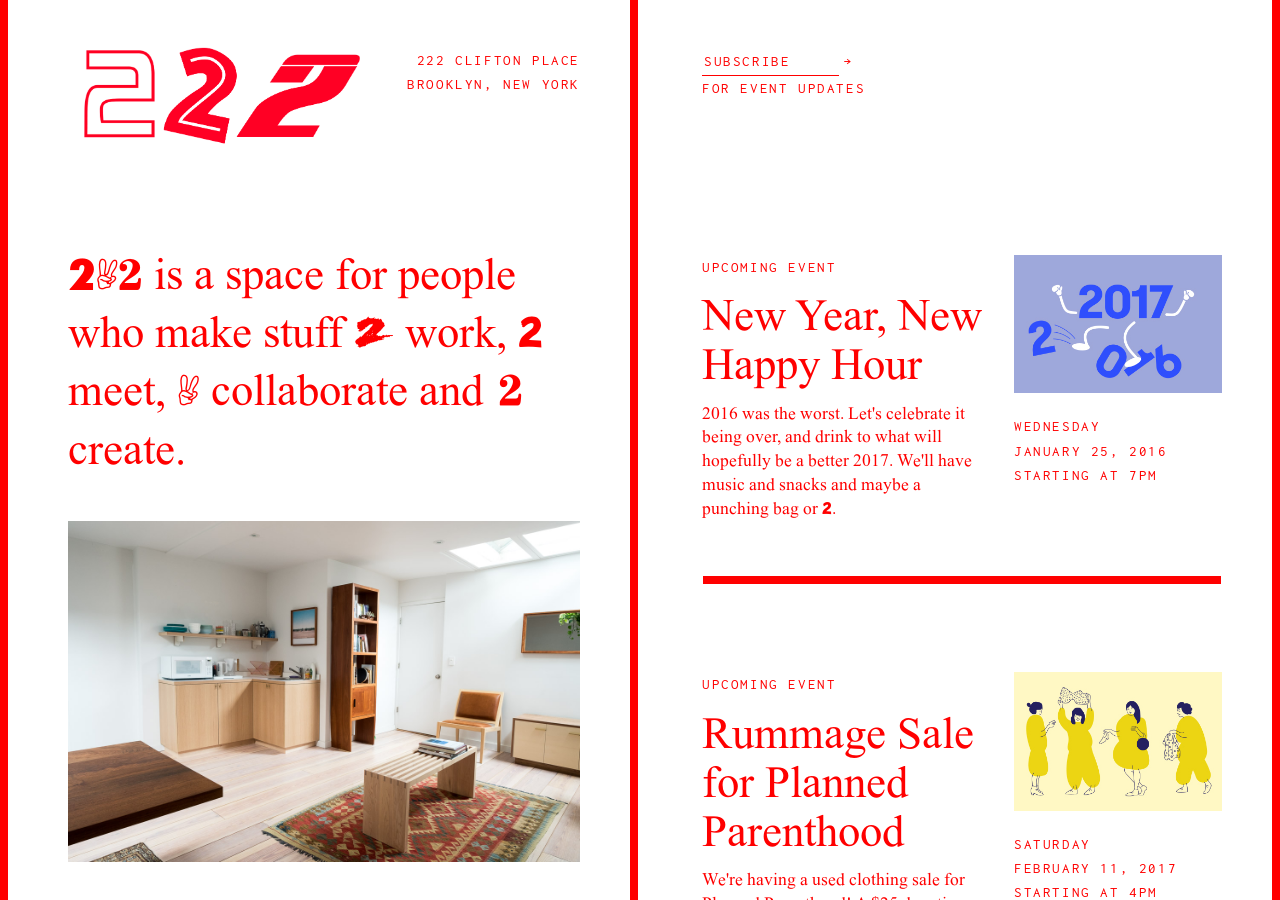
==== index.html @ 06b5dbc2 "undo blah blah" ====
<!DOCTYPE html>
  <html lang="en">
  <head>

    <!-- Basic Page Needs
    –––––––––––––––––––––––––––––––––––––––––––––––––– -->
    <meta charset="utf-8">
    <title>222 Clifton Place</title>
    <meta name="description" content="">
    <meta name="author" content="">

    <!-- Mobile Specific Metas
    –––––––––––––––––––––––––––––––––––––––––––––––––– -->
    <meta name="viewport" content="width=device-width, initial-scale=1">

    <!-- FONT
    –––––––––––––––––––––––––––––––––––––––––––––––––– -->
    <link href="//fonts.googleapis.com/css?family=Raleway:400,300,600" rel="stylesheet" type="text/css">
    <link href="https://fonts.googleapis.com/css?family=Inconsolata" rel="stylesheet">

    <!-- CSS
    –––––––––––––––––––––––––––––––––––––––––––––––––– -->
    <link rel="stylesheet" href="css/test.css">

    <!-- Favicon
    –––––––––––––––––––––––––––––––––––––––––––––––––– -->
    <link rel="icon" type="image/png" href="images/favicon.png">

    <link href="//cdn-images.mailchimp.com/embedcode/horizontal-slim-10_7.css" rel="stylesheet" type="text/css">
    <style type="text/css">

    </style>


  </head>
  <body>


 <!-- Left Panel
  –––––––––––––––––––––––––––––––––––––––––––––––––– -->    
    <div id="left-panel" class="nano">
      <div class="outer-scroll nano-content" tabindex="0"> 
        <div class="inner-scroll" style="height: 100%;"> 
          <div class="transform-panel"> 
           <div class="inner-text">
            <div class="text" > 
              <img src="images/222logo.gif" style="width:300px;">
              <div id="address">
                <div id="smalltext">222 Clifton Place<br>Brooklyn, New York</div>
              </div>



              <section class="text white-panel" style="margin-top:80px;"> 

                <p>&#x0174 is a space for people who make stuff &#x1E40 work, &#x1EB4 meet, &#x1EAE collaborate and &#x1EB6 create. </p>

                <img class="Slides" src="images/Slide1.jpg" style="width:100%">
                <img class="Slides" src="images/Slide2.jpg" style="width:100%">
                <img class="Slides" src="images/Slide3.jpg" style="width:100%">

                <p><br>We have a small number of desks for rent, and also host events such as lectures, movie screenings, and workshops &#x1E3E. 
                  If you’re interested in renting a desk, using the space for an event, or &#x1EB2 make an appointment Ɯ see it for yourself, please send an introduction email &#x01CD <span id="email"><a href="mailto:info@twotwentytwo.co" target="_top">info@twotwentytwo.co</a></span>
                  <br><br>
                  <span id="smalltext">current residents</span> <br>
                  <span id="studiomates"><a href="http://landl.us" target="_blank">L+L</a>
                    <span id="studiomates"><a href="http://stillmade.com" target="_blank">Stillmade</a>
                      <span id="studiomates"><a href="http://maisonpapercut.com" target="_blank">Maison Papercut</a>
                        <span id="studiomates"><a href="http://feliciehaymoz.com" target="_blank">Felicie Haymoz</a>
                        </span>
                      </p>



                    </div>
                  </div>
                </div>
              </div>
            </div>
            <div class="nano-pane" style="width: 0px; display: block;"><div class="nano-slider" style="height: 10px; transform: translate(0px, 0px);"></div></div>
          </div>

          <div class="mobileShow">
            <hr noshade></hr></div>


 <!-- Right Panel
  –––––––––––––––––––––––––––––––––––––––––––––––––– -->    
            <div id="right-panel" class="nano">
              <div class="outer-scroll nano-content" tabindex="0"> 
                <div class="inner-scroll" style="height: 100%;"> 
                  <div class="transform-panel" > 
                    <div class="inner-text">
                     <div class="text" > 


 <!-- Subscribe
  –––––––––––––––––––––––––––––––––––––––––––––––––– -->    
                      <div id="smalltext"> 

                       <form action="//landl.us14.list-manage.com/subscribe/post?u=f8e9a75e9006d62a2e29ec972&amp;id=3f71c3a1ae" method="POST" action="subcribe.php" class="subscribe-form" target="_blank" required>
                        <input type="email" value="" name="EMAIL" class="subscribe-input" id="subscribe-input" placeholder="Subscribe" required>


                        <input type="submit" value="&#8594;" name="subscribe" id="subscribe-submit" class="subscribe-submit">
                        <br>for event updates </div>
                      </form>
                    </div>


 <!-- Events
  –––––––––––––––––––––––––––––––––––––––––––––––––– -->    
                    <div id="hangline">
                      <div id="event-left"> 
                        <div id="smalltext" >Upcoming Event</div> 
                        <p style="line-height:1.1em;">New Year, New Happy Hour</p> 
                        <div id="eventinfo">2016 was the worst. Let's celebrate it being over, and drink to what will hopefully be a better 2017. We'll have  music and snacks and maybe a punching bag or &#x1EB4.</div> 

                      </div>

                      <div id="event-right">
                        <img src="images/2017.jpg" style="width:100%">
                        <div id="date" >Wednesday <br>January 25, 2016<br> starting at 7pm</div>

                      </div>
                    </div>

                    <hr noshade></hr>

                    <div id="event-left"> 
                      <div id="smalltext" >Upcoming Event</div> 
                      <p style="line-height:1.1em;">Rummage Sale for Planned Parenthood</p> 
                      <div id="eventinfo">We're having a used clothing sale for Planned Parenthood! A $25 donation gets you your pick of three gently used pieces of clothing or accessories. We'll also have drinks and sweets. All proceeds go &#x1E40  Planned Parenthood. If you have clothes, accessories, or something else &#x1EB6 donate, please get in touch.
                      </div> 

                    </div>

                    <div id="event-right">
                      <img src="images/rummage.jpg" style="width:100%">
                    <div id="date" >Saturday <br>February 11, 2017<br> starting at 4pm</div>

                    </div>


                    <hr noshade></hr>

                    <div id="event-left"> 
                      <div id="smalltext" >Past Event</div> 
                      <p style="line-height:1.1em;">After Hours 1</p> 
                      <div id="eventinfo">After hours is an occasional salon series dedicated &#x1EB2 critical reflection on contemporary design practice. It is a space for discussing, questioning, philosophizing, sharing, supporting, reframing, stepping back and looking forward. Sessions are committed &#x01CD diverse forms and far and wide-ranging ideas, in response &#x1EB4 the constantly-shifting landscape of contemporary practice.</div> 

                    </div>

                    <div id="event-right">
                      <img src="images/AfterHours.gif" style="width:100%">
                      <div id="date" >Wednesday <br>May 11, 2016<br> starting at 7:30pm</div>

                    </div>



                    <hr noshade></hr>

                    <div id="event-left">  
                      <div id="smalltext" >Past Event</div> 
                      <p style="line-height:1.2em;">L+L and Stillmade Happy Hour</p>
                      <div id="eventinfo" >Join us for happy hour. We'll have drinks, music, snacks, fun, and maybe the olympics streaming!</div> 

                    </div>

                    <div id="event-right">
                      <img src="images/HappyHour.jpg" style="width:100%">
                      <div id="date" >Thursday <br>August 11, 2016 <br> starting at 7pm</div>

                    </div>



                    <hr noshade></hr>



                    <div id="event-left">  
                      <div id="smalltext" >Past Event</div> 
                      <p style="line-height:1em;">Holiday Market</p>
                      <div id="eventinfo">A selection of beautiful handcrafted furniture, products, ceramics, plants, textiles, photography, prints etc etc etc! for sale, and all made by small, local companies like <a href="http://www.studiocofield.com/" target="_blank">Cofield</a>, <a href="http://bowernyc.com/" target="_blank">Bower</a>, <a href="http://fortstandard.com/" target="_blank">Fort Standard</a>, <a href="http://www.handatextiles.com/" target="_blank">Handa Textiles</a>, <a href="http://www.studioproba.com/" target="_blank">Studio Proba</a>, <a href="http://emily-johnston.com/" target="_blank">Emily Johnston</a>, and <a href="http://www.turowceramics.com/" target="_blank">Gabe Turow</a>! Also, snacks and drinks!</div> 

                    </div>

                    <div id="event-right">
                      <img src="images/HolidayMarket.jpg" style="width:100%">
                      <div id="date" >Saturday <br>December 5, 2015 <br> Starting at 11am</div>
                    </div>




                  </div>
                </div>
              </div>
            </div>
          </div>
          <div class="nano-pane" style="width: 11px; display: block;"><div class="nano-slider" style="height: 301px; transform: translate(0px, 0px);"></div></div>
        </div>


 <!-- Automatic Carousel Script
  –––––––––––––––––––––––––––––––––––––––––––––––––– -->    
        <script>
          var myIndex = 0;
          carousel();

          function carousel() {
            var i;
            var x = document.getElementsByClassName("Slides");
            for (i = 0; i < x.length; i++) {
             x[i].style.display = "none";  
           }
           myIndex++;
           if (myIndex > x.length) {myIndex = 1}    
            x[myIndex-1].style.display = "block";  
      setTimeout(carousel, 3500); // Change image every 2 seconds
    }
  </script>
  <!-- End Document
  –––––––––––––––––––––––––––––––––––––––––––––––––– -->
</body>
</html>
---- css/test.css ----
/*! main.scss for RangeMe - last updated 2015.08.26 */
/**
 * 1. All units are in rems as this unit of measurement is supported in all
 *    required browsers. Media queries however use em units as rem units can
 *    be buggy in some browsers. 
 * 2. Parts of the code contained within may change before concluding 
 *    frontend development.
 *
 * ========================================================================== 
 *
 * Dependent on normalize.css - see git.io/normalize
 *
 */
/* Functions */
/* ========================================================================== */
/* strip units from calculations */
/* Site Variables */
/* ========================================================================== */
/* Colors */
/* Define Animation Lengths - please note this will NOT affect Javascript Animations */
/* Page Image Margins */
/* Max Content Width */
/* Break Points */
/* Mixins */
/* ========================================================================== */
/* media queries */
/* CSS box-sizing */
/* border-radius */
/* text overflow */
/* transition */
/* transform */
/* background-size */
/* no select */
/* fill-parent */
/* horizontal-center */
/* Additional Resets */
/* ========================================================================== */


/* Font
–––––––––––––––––––––––––––––––––––––––––––––––––– */

@font-face {
  font-family: TimesTwoRoman;
  src: url(TimesTwoRoman-Regular.otf); 
  font-weight: normal;
    font-style: normal;
  -webkit-font-smoothing: antialiased;

}

@font-face {
  font-family: Iconsolata;
  src: url(Iconsolata-Regular.otf); 
  font-weight: normal;
      font-style: normal;
  -webkit-font-smoothing: antialiased;
}


/* ========================================================================== */

#js,
html, {	font-size: 62.5%; 
      -webkit-font-smoothing: antialiased !important;
}

body {
  font-family: TimesTwoRoman;
  color:red;
  -webkit-font-smoothing: antialiased !important;
 }

article,
div,
fieldset,
figure,
form,
footer,
header,
nav,
section {
  display: block;
  position: relative;
  padding-bottom: 0rem;
  padding-top: .5rem;
  margin: 0;
  border: none;
  -webkit-box-sizing: border-box;
  -moz-box-sizing: border-box;
  box-sizing: border-box; 
}

/* Typography
–––––––––––––––––––––––––––––––––––––––––––––––––– */
h1, h2, h3, h4, h5, {
  margin-top: 0;
  margin-bottom: 0rem;
  font-family: TimesTwoRoman;
-webkit-font-smoothing: antialiased;
text-rendering: optimizeLegibility;}
p {	font-size: 2rem; line-height: 1.2;  letter-spacing: 0; }
h1 {  font-size: 2rem; line-height: 1.3;  letter-spacing: 0; }
h2 { font-size: 20px; font-size: 2.0rem; line-height: 1.3;  letter-spacing: 0; }
h3 { font-size: 2rem; line-height: 1.3;  letter-spacing: 0;  }
h4 { font-size: 2.4rem; line-height: 1.35; letter-spacing: 0;  }
h5 { font-size: 1.8rem; line-height: 1.5;  letter-spacing: 0;  }


#smalltext{
  margin-top: 0% !important;
  margin-bottom: 10px;
  font-family: Inconsolata, monospace;
  -webkit-font-smoothing: antialiased !important;
  text-rendering: optimizeLegibility;
  font-size: .95rem; line-height: 1.6;  letter-spacing: 1.6px; color:red; text-transform: uppercase;
}

#date{
  margin-top: 10px !important;
  margin-bottom: 20%;
  font-family: Inconsolata, monospace;
  -webkit-font-smoothing: antialiased !important;
  text-rendering: optimizeLegibility;
  font-size: .95rem; line-height: 1.6;  letter-spacing: 1.6px; color:red; text-transform: uppercase;
}

#eventinfo{
  font-size: 1.1rem; 
  line-height: 1.35;  
  letter-spacing: 0; 
  margin-top:-40px;
  margin-bottom: 20%;
  color:red;
   -webkit-font-smoothing: antialiased !important;
  text-rendering: optimizeLegibility;
}

@media(max-device-width : 960px){ 
#eventinfo{
  margin-bottom:30%;

}
}

#studiomates{
  font-size: 1.1rem; 
  line-height: 2.5rem;  
  display: block;
  letter-spacing: 0; 
  margin-top:0px;
  margin-bottom: 0;
  color:red;
   -webkit-font-smoothing: antialiased !important;
  text-rendering: optimizeLegibility;
}

@media(max-device-width : 960px){ 
#studiomates{
  margin-bottom:0;

}
}
/* Larger than phablet */
@media (min-width: 550px) {
}
p, h1, h2, h3, h4, h5{text-rendering: optimizeLegibility;-webkit-font-smoothing: antialiased !important;}
p {	font-size: 2.8rem; line-height: 1.3;  letter-spacing: 0; color:red;  margin-top: 0;}
h1 {  font-size: 1.2rem; line-height: 1.5;  letter-spacing: 0; color:red;  margin-top: 0;}
h2 {	font-size: 12px; font-size: 1.2rem; line-height: 1.5;  letter-spacing: 0; color:red;}
  h3 { font-size: 2.8rem; line-height: 1.3;  letter-spacing: 0; color:red;  margin-top: 0;}
  h4 { font-size: rem; color:red;}
  h5 { font-size: 2.4rem; color:red;}
}




/* Links
–––––––––––––––––––––––––––––––––––––––––––––––––– */
a {
  color: red; 
  text-decoration: none;
}
 a:visted, a:hover, a:active{
  color: blue;
  text-decoration: none; 
}

#subscribe a{
  color:red;
  text-decoration: none;
}
#subscribe a:hover {
  color:red;
  text-decoration: none;
}

.button a{
    color: red; 
    text-decoration: none;
}

#button a{
    color: red; 
    text-decoration: none;
}

#button a:hover {
    color: blue; 
    text-decoration: none;
}

#email a{
  color:red;
  text-decoration: none;
}

#email a:hover {
   color: blue; 
   border-bottom:2px solid blue;
}

#studiomates a{
  color: red; 
  border-bottom:1px solid red;
  text-decoration:none;
}


#studiomates  a:hover {
   color: blue; 
   border-bottom:1px solid blue;
}

#eventinfo a{
  color: red; 
  text-decoration:none;
}


#eventinfo a:hover {
   color: blue; 
   border-bottom:1px solid blue;
}
img,
video,
iframe {
  max-width: 100%;
  max-height: none;
  height: auto;
  width: auto; }

/*
* {
	-webkit-tap-highlight-color: rgba(0,0,0,0);
	background-position:center;
	background-repeat:no-repeat;
	-ms-transform-origin:center;
	-webkit-transform-origin:center;
	transform-origin:center;
	outline:none !important;
	-moz-user-select: -moz-none;
	-khtml-user-select: none;
	-webkit-user-select: none;
	-ms-user-select: none;
	user-select: none;
}*/

ul,
li {
  list-style: none; }

.clear {
  height: 1px !important;
  width: 100% !important;
  margin-bottom: -1px !important;
  position: relative;
  display: block !important;
  clear: both !important; }

html,
body {
  width: 100%; 
}

input,
button,
textarea {
  outline: none !important;
  border-radius: 0 !important; }


svg {
  top: 0;
  left: 0;
  width: 100%;
  height: 100%;
  position: absolute; }
  svg * {
    -webkit-transition: fill 0.4s;
    -moz-transition: fill 0.4s;
    -ms-transition: fill 0.4s;
    transition: fill 0.4s;
    /* resolves blurry elements on webkit */ }

::-webkit-input-placeholder {
  /* Chrome/Opera/Safari */
  color: #999 !important; }

::-moz-placeholder {
  /* Firefox 19+ */
  color: #999 !important; }

:-ms-input-placeholder {
  /* IE 10+ */
  color: #999 !important; }

:-moz-placeholder {
  /* Firefox 18- */
  color: #999 !important; }

::selection {
  background: #fff;
  color: #0000ff; }

::-moz-selection {
  background: #fff;
  color: #0000ff; }

*::selection {
  background: #fff;
  color: #0000ff; }

*::-moz-selection {
  background: #fff;
  color: #0000ff; }

/* Indicators - used by JS to determine media queries and screen size */
/* ========================================================================== */
#screen-size,
#cover {
  position: fixed;
  top: 0;
  left: 0;
  width: 100%;
  height: 100%; }
  #screen-size svg,
  #cover svg {
    position: absolute;
    top: 50%;
    left: 50%;
    transform-style: flat;
    -webkit-transform: translateY(-50%) translateX(-50%);
    -ms-transform: translateY(-50%) translateX(-50%);
    transform: translateY(-50%) translateX(-50%);
    -webkit-transform-origin: 50% 50%;
    -ms-transform-origin: 50% 50%;
    transform-origin: 50% 50%;
    height: 2.5rem;
    width: 2.5rem; }
    @media screen and (min-width: 47.5em) {
      #screen-size svg,
      #cover svg {
        height: 3.75rem;
        width: 3.75rem; } }
    @media screen and (min-width: 60rem) {
      #screen-size svg,
      #cover svg {
        height: 5rem;
        width: 5rem; } }

#cover {
  background-color: white;
  z-index: 20000;
  display: block; }

#cursor-sub {
  position: fixed;
  top: 50%;
  left: 50%;
  background-image: none;
  background-size: cover;
  height: 1.375rem;
  width: 1.375rem;
  margin-top: -0.6875rem;
  margin-left: -0.6875rem;
  display: none !important;
  z-index: 20000; }

body.loading #cursor-sub {
  animation: spin 1.5s linear infinite;
  background-image: url("../img/zyxt-cursor-2x.png");
  display: block !important; }
body.drag, body.drag *,
body #divider {
  cursor: ew-resize; }
body.next, body.next * {
  cursor: e-resize; }
body.prev, body.prev * {
  cursor: w-resize; }

.webkit body {
  cursor: url("../img/zyxt-cursor.png") 11 11, auto !important;
  cursor: -webkit-image-set(url("../img/zyxt-cursor.png") 1x, url("../img/zyxt-cursor-2x.png") 2x) 11 11, auto !important; }
  .webkit body * {
    cursor: url("../img/zyxt-cursor.png") 11 11, auto !important;
    cursor: -webkit-image-set(url("../img/zyxt-cursor.png") 1x, url("../img/zyxt-cursor-2x.png") 2x) 11 11, auto !important; }
  .webkit body.loading, .webkit body.loading * {
    cursor: url("../img/blank.png") 1 1, auto !important;
    cursor: -webkit-image-set(url("../img/blank.png") 1x, url("../img/blank.png") 2x) 1 1, auto !important; }
    .webkit body.loading #cursor-sub, .webkit body.loading * #cursor-sub {
      cursor: url("../img/blank.png") 1 1, auto !important;
      cursor: -webkit-image-set(url("../img/blank.png") 1x, url("../img/blank.png") 2x) 1 1, auto !important; }
  .webkit body.drag, .webkit body.drag *,
  .webkit body #divider {
    cursor: url("../img/drag-cursor.png") 16 13, auto !important;
    cursor: -webkit-image-set(url("../img/drag-cursor.png") 1x, url("../img/drag-cursor-2x.png") 2x) 16 13, auto !important; }
  .webkit body.next, .webkit body.next *, .webkit body.prev, .webkit body.prev * {
    cursor: url("../img/blank.png") 1 1, auto !important;
    cursor: -webkit-image-set(url("../img/blank.png") 1x, url("../img/blank.png") 2x) 1 1, auto !important; }
  .webkit body.next #cursor-sub, .webkit body.prev #cursor-sub {
    width: 3.4375rem;
    height: 2rem;
    margin-top: -1rem;
    background-size: cover;
    display: block !important;
    cursor: url("../img/blank.png") 1 1, auto !important;
    cursor: -webkit-image-set(url("../img/blank.png") 1x, url("../img/blank.png") 2x) 1 1, auto !important; }
    @media screen and (min-width: 47.5em) {
      .webkit body.next #cursor-sub, .webkit body.prev #cursor-sub {
        height: 4rem;
        width: 6.875rem;
        margin-top: -2rem; } }
  .webkit body.next #cursor-sub {
    background-image: url("../img/right-arrow-2x.png");
    margin-left: -4.9375rem; }
    @media screen and (min-width: 47.5em) {
      .webkit body.next #cursor-sub {
        margin-left: -8.375rem; } }
  .webkit body.prev #cursor-sub {
    background-image: url("../img/left-arrow-2x.png");
    margin-left: 1.5rem; }
    @media screen and (min-width: 47.5em) {
      .webkit body.prev #cursor-sub {
        margin-left: 1.5rem; } }

@keyframes spin {
  0% {
    transform: rotate(0deg); }
  100% {
    transform: rotate(360deg); } }
#desktop-indicator {
  position: absolute;
  top: 0;
  left: 0;
  height: 1px;
  width: 1px;
  display: none; }
  @media screen and (min-width: 60rem) {
    #desktop-indicator {
      display: block; } }



.counter p {
  font-size: 0.8125rem;
  line-height: 1.25rem; }

#screen-size {
  top: 0;
  left: 0;
  width: 100%;
  height: 100%;
  position: absolute; }


/* Wrappers */
/* ========================================================================== */
#site-wrapper {
  overflow: hidden;
  width: 100%; }
  @media screen and (min-width: 60rem) {
    #site-wrapper {
      top: 0;
      left: 0;
      width: 100%;
      height: 100%;
      position: absolute;
      overflow: hidden; } }
  @media screen and (min-width: 60rem) {
    #site-wrapper #scroll-panel {
      top: 0;
      left: 0;
      width: 100%;
      height: 100%;
      position: absolute;
      overflow: hidden; } }

/* 
.black-panel {
  background-color: #000; }
  .black-panel * {
    color: #fff; }
  @media screen and (min-width: 60rem) {
    .black-panel {
      background-color: #fff; }
      .black-panel * {
        color: #000; } }



.white-panel {
  padding-bottom: 1.625rem;
  padding-left: 1.875rem;
  padding-right: 1.875rem; }
  @media screen and (min-width: 47.5em) {
    .white-panel {
      padding-left: 3.75rem;
      padding-right: 3.75rem;
      padding-bottom: 1.0625rem; } }
  @media screen and (min-width: 60rem) {
    .white-panel {
      padding-left: 0;
      padding-right: 0; } }

*/

.columnheader {
z-index:1;
width:100%;
opacity:1;
}


#left-panel
@media screen and (min-width: 60rem) {
    #left-panel {
      border-right: none;
      border-left: none;
      padding-top: 0;
      overflow-x: hidden; } }
  @media screen and (min-width: 60rem) {
    #left-panel .inner-text {
      border-right: none;
      border-left: none;
      padding-top: 0rem;
      padding-left: 3.75rem;
      padding-right: 3.125rem;
      padding-bottom: 2.5rem; 
      z-index:3;} }
  @media screen and (min-width: 60rem) {
    #left-panel {

      top: 0;
      left: 0;
      width: 100%;
      height: 100%;
      position: absolute;
      width: calc(50% - 0.125rem);
      overflow: scroll; } }



#right-panel
@media screen and (min-width: 60rem) {
    #right-panel {
      border-left: none;
      padding-top: 0;
      overflow-x: hidden; } }
  @media screen and (min-width: 60rem) {
    #right-panel .inner-text {
      border-left: none;
      padding-top: 0rem;
      padding-left: 3.75rem;
      padding-right: 3.125rem;
      padding-bottom: 2.5rem; 
      z-index:3;
      } }
  @media screen and (min-width: 60rem) {
    #right-panel {
      top: 0;
      right: 0;
      width: 100%;
      height: 100%;
      position: absolute;
      width: calc(50% - 0.125rem);
      overflow: scroll; } }


#mobile-intro {
  padding-top: 8.375rem; }
  @media screen and (min-width: 47.5em) {
    #mobile-intro {
      padding-bottom: 1.625rem;
      padding-top: 9.5rem; } }
  @media screen and (min-width: 60rem) {
    #mobile-intro {
      display: none; } }

.media-wrapper {
  top: 0;
  width: 100%;
  height: 100%;
  position: absolute; }




/* Buttons */
/* ========================================================================== */
#button {
  font-family: Inconsolata, monospace;
  font-size: 1rem; 
  line-height: 1.3;  
  letter-spacing: 1.6px; 
  color:red; 
  text-transform: uppercase;
  text-align: center;

    -webkit-box-sizing: border-box;
    -moz-box-sizing: border-box;
    box-sizing: border-box; 
    display: inline-block;
    width:98%;
    margin-top:30px;

    padding: 1.1rem 2.7rem 1.1rem 2.7rem;
    background: #fff;
    border: 1px solid red;
    box-shadow: 1px 0px 0px red, 
    0px 1px 0px red, 
    1.5px 0.5px 0px red, 
    0.5px 1.5px 0px red, 
    2px 1px 0px red, 
    1px 2px 0px red, 
    2.5px 1.5px 0px red, 
    1.5px 2.5px 0px red, 
    3px 2px 0px red, 
    2px 3px 0px red, 
    3.5px 2.5px 0px red, 
    2.5px 3.5px 0px red, 
    4px 3px 0px red, 
    3px 4px 0px red, 
    4.5px 3.5px 0px red, 
    3.5px 4.5px 0px red, 
    5px 4px 0px red, 
    4px 5px 0px red;
  }
  
  
  
  @media screen and (min-width: 60rem) {
    .buttons {
      padding-top: 1rem; } }
  .buttons a {
    display: block;
    border: 0.125rem solid #000;
    color: #000;
    text-align: center;
    text-transform: uppercase;
    font-size: 1.125rem;
    height: 2.25rem;
    line-height: 2rem;
    display: block;
    -webkit-box-sizing: border-box;
    -moz-box-sizing: border-box;
    box-sizing: border-box; }
    @media screen and (min-width: 47.5em) {
      .buttons a {
        height: 2.125rem;
        line-height: 1.875rem;
        font-size: 1rem;
        display: inline-block;
        padding: 0 1.25rem; } }
  .buttons li {
    padding-bottom: 0.625rem;
    display: block; }
    .buttons li:last-child {
      padding-bottom: 0; }
    @media screen and (min-width: 47.5em) {
      .buttons li {
        display: inline-block;
        margin-right: 0.9375rem; }
        .buttons li:last-child {
          padding-bottom: 0.625rem; } }

@media screen and (min-width: 60rem) {
  .project:last-of-type .buttons {
    padding-bottom: 0.125rem; } }

.black-panel .buttons a {
  border-color: #fff;
  color: #fff;
  background-color: #000;
  -webkit-transition: background-color 0.4s, border-color 0.4s, color 0.4s;
  -moz-transition: background-color 0.4s, border-color 0.4s, color 0.4s;
  -ms-transition: background-color 0.4s, border-color 0.4s, color 0.4s;
  transition: background-color 0.4s, border-color 0.4s, color 0.4s;
  /* resolves blurry elements on webkit */ }
  .black-panel .buttons a:hover, .black-panel .buttons a:focus {
    color: #fff !important;
    background-color: #0000ff;
    border-color: #0000ff; }
  @media screen and (min-width: 60rem) {
    .black-panel .buttons a {
      border-color: #000;
      color: #000;
      background-color: #fff; } }

.toggle {
  font-size: 1rem;
  line-height: 1.25rem;
  color: #999;
  margin-top: 0;
  text-align: center;
  width: 14rem;
  display: block;
  margin-left: auto;
  margin-right: auto;
  position: relative;
  z-index: 10; }
  @media screen and (min-width: 47.5em) {
    .toggle {
      margin-top: 0;
      font-size: 1.875rem;
      margin-bottom: 2.375rem; } }
  @media screen and (min-width: 60rem) {
    .toggle {
      display: none; } }

/* Mobile Ticker */
/* ========================================================================== */
.site-logo {
  width: 1.625rem;
  height: 1.625rem; }
  .site-logo * {
    top: 0;
    left: 0;
    width: 100%;
    height: 100%;
    position: absolute;
    -webkit-background-size: 100% 100%;
    -moz-background-size: 100% 100%;
    -ms-background-size: 100% 100%;
    background-size: 100% 100%;
    background-repeat: no-repeat;
    background-position: center;
    text-indent: -9999px;
    padding: 0; }
  .site-logo .logo-background {
    background-image: url("../svg/zyxt-logo.svg"); }
  .site-logo#site-logo {
    top: 6.375rem;
    z-index: 2;
    position: absolute;
    left: 50%;
    transform-style: flat;
    -webkit-transform: translateX(-50%);
    -ms-transform: translateX(-50%);
    transform: translateX(-50%);
    -webkit-transform-origin: 50% 50%;
    -ms-transform-origin: 50% 50%;
    transform-origin: 50% 50%;
    position: fixed; }
    @media screen and (min-width: 47.5em) {
      .site-logo#site-logo {
        top: 7rem; } }
    @media screen and (min-width: 60rem) {
      .site-logo#site-logo {
        display: none !important; } }

#screensaver {
  top: 0;
  left: 0;
  width: 100%;
  height: 100%;
  position: absolute;
  position: fixed;
  z-index: 20000;
  display: none;
  background-color: transparent !important; }
  #screensaver .site-logo {
    position: absolute;
    margin-top: -0.8125rem;
    margin-left: -0.8125rem; }

/* Form */
/* ========================================================================== */
form {
  padding-bottom: 0.875rem;
  text-align: left; }
  @media screen and (min-width: 47.5em) {
    form {
      padding-bottom: 2.625rem; } }
  @media screen and (min-width: 60rem) {
    form {
      padding-bottom: 2rem; } }
  form h3 {
    text-align: left !important; }
  form .input {
    box-shadow: none;
    -webkit-box-sizing: border-box;
    -moz-box-sizing: border-box;
    box-sizing: border-box;
    height: 2.125rem;
    width: calc(100% - 4.125rem); }
    @media screen and (min-width: 47.5em) {
      form .input {
        height: 3.5rem;
        width: calc(100% - 5.9375rem); } }
    form .input input {
      border: 0.125rem solid #000;
      -webkit-box-sizing: border-box;
      -moz-box-sizing: border-box;
      box-sizing: border-box;
      top: 0;
      left: 0;
      width: 100%;
      height: 100%;
      position: absolute;
      color: #000;
      font-size: 1rem;
      line-height: normal;
      text-align: center;
      background-color: white;
      padding: 0 0.75rem;
      text-align: left; }
      @media screen and (min-width: 47.5em) {
        form .input input {
          padding: 0 1.25rem;
          font-size: 1.875rem;
          text-align: left; } }
      @media screen and (min-width: 60rem) {
        form .input input {
          text-align: left; } }
      form .input input.error {
        color: #0000ff; }
        form .input input.error:focus {
          color: #000; }
        form .input input.error::-webkit-input-placeholder {
          color: #0000ff !important; }
        form .input input.error::-moz-placeholder {
          color: #0000ff !important; }
        form .input input.error:-ms-input-placeholder {
          color: #0000ff !important; }
        form .input input.error:-moz-placeholder {
          color: #0000ff !important; }
      form .input input.submitted {
        color: #0000FF; }
        form .input input.submitted:focus {
          color: #000; }
      form .input input:focus {
        color: #000; }
    form .input.submit {
      border-color: #888;
      width: 2.875rem;
      position: absolute;
      margin-top: 0;
      bottom: 0.875rem;
      top: auto;
      right: 0;
      border: none !important;
      padding: 0; }
      form .input.submit input {
        top: 0;
        left: 0;
        width: 100%;
        height: 100%;
        position: absolute;
        text-indent: -9999px;
        border: none !important;
        z-index: 30;
        background-color: transparent !important; }
      @media screen and (min-width: 47.5em) {
        form .input.submit {
          width: 4.6875rem;
          bottom: 2.625rem; } }
      @media screen and (min-width: 60rem) {
        form .input.submit {
          bottom: 0;
          top: auto; } }
      form .input.submit .open-button {
        display: block;
        top: 0;
        left: 0;
        width: 100%;
        height: 100%;
        position: absolute; }
        form .input.submit .open-button svg {
          top: 0;
          left: 0;
          width: 100%;
          height: 100%;
          position: absolute; }
          form .input.submit .open-button svg * {
            fill: #000; }
      form .input.submit:hover .open-button svg * {
        fill: #0000ff; }
      form .input.submit .closed-button {
        display: none;
        top: 0;
        left: 0;
        width: 100%;
        height: 100%;
        position: absolute; }
        form .input.submit .closed-button svg {
          top: 0;
          left: 0;
          width: 100%;
          height: 100%;
          position: absolute; }
          form .input.submit .closed-button svg * {
            fill: #000; }
      form .input.submit.submitted .open-button {
        display: none; }
      form .input.submit.submitted .closed-button {
        display: block; }
  form .wpcf7-response-output {
    display: none !important; }

/* Mobile Ticker */
/* ========================================================================== */
#mobile-ticker {
  height: 4.5rem;
  position: absolute;
  top: 0;
  left: 0;
  width: 100%;
  background-color: #0000ff; }
  @media screen and (min-width: 60rem) {
    #mobile-ticker {
      display: none; } }
  #mobile-ticker .ticker {
    position: absolute;
    width: 9999px;
    left: 0;
    top: 0.75rem;
    z-index: 10; }
    #mobile-ticker .ticker > ul {
      position: relative;
      width: 100%; }
    #mobile-ticker .ticker li {
      display: inline-block;
      float: left; }
    #mobile-ticker .ticker li {
      font-size: 1.125rem;
      line-height: 1.5;
      color: red; }
    #mobile-ticker .ticker .bullet {
      width: 0.9375rem;
      height: 0.9375rem;
      margin: 0.3125rem 1.875rem 0;
      background-color: #fff;
      border-radius: 50%; }
  #mobile-ticker .footer-link {
    text-align: center;
    padding-top: 2.9375rem; }
    #mobile-ticker .footer-link a {
      font-family: 'HelveticaNeueETW01-75Bd';
      font-size: 0.625rem;
      text-transform: center;
      display: block;
      color: #fff; }
  #mobile-ticker .fill {
    top: 0;
    left: 0;
    width: 100%;
    height: 100%;
    position: absolute;
    z-index: 20;
    display: block; }


/* Subscribe 
==========================================================================*/ 

.subscribe {
  width: 100px;
  background: white;
  border:none;

}


.subscribe-form {

}

.subscribe-input {
  width: 25.5%;
  font-family: Inconsolata, monospace;
  font-size: .96rem; 
  line-height: 1.6;  
  letter-spacing: 1.6px; 
  color:red !important; 
  text-transform: uppercase;
  border:none;
  border-bottom:1px solid red;


}

.subscribe-submit {
 width: auto;
 text-align: left;
 background: none;
 margin-left:-10px;
  font-family: Inconsolata, monospace;
  font-size: .85rem; 
  line-height: 1.6;  
  letter-spacing: .8px; 
  color:red !important; 
  text-transform: uppercase;
  border:none;
  cursor: pointer;
 
  }

  &:before {
    content: '';
    display: inline-block;
    width: 25px;

  }
}

input { @include box-sizing(border-box); }
::-moz-focus-inner { padding: 0; border: 0 }
:-moz-placeholder { color: red !important; }
::-webkit-input-placeholder { color: red !important;

/* Project */
/* ========================================================================== 
#projects {
  padding-left: 1.875rem;
  padding-right: 1.875rem;
  padding-top: 0.625rem; }
  @media screen and (min-width: 47.5em) {
    #projects {
      padding-left: 3.125rem;
      padding-right: 3.125rem;
      padding-top: 0.625rem; } }
  @media screen and (min-width: 60rem) {
    #projects {
      padding-left: 0;
      padding-right: 0;
      padding-top: 0; } }
  #projects > div > header {
    padding-top: 1rem;
    padding-bottom: 1.25rem; }
    @media screen and (min-width: 47.5em) {
      #projects > div > header {
        padding-bottom: 1.5rem; } }
    @media screen and (min-width: 60rem) {
      #projects > div > header {
        display: none; } }
  #projects .project {
    padding-bottom: 2.875rem; }
    @media screen and (min-width: 60rem) {
      #projects .project {
        padding-bottom: 1.625rem; } }
    @media screen and (min-width: 47.5em) {
      #projects .project:last-child {
        padding-bottom: 0.9375rem; } }
    @media screen and (min-width: 47.5em) {
      #projects .project:last-child {
        padding-bottom: 1.625rem; } }
    @media screen and (min-width: 60rem) {
      #projects .project:last-child {
        padding-bottom: 1.125rem; } }
    #projects .project .title-slide {
      display: none; }
      @media screen and (min-width: 60rem) {
        #projects .project .title-slide:first-of-type {
          display: block; } }
    #projects .project .accordion-outer-wrapper .accordion {
      height: 4.3125rem;
      overflow: hidden;
      border-bottom: 1.25rem solid #000;
      -webkit-box-sizing: content-box;
      -moz-box-sizing: content-box;
      box-sizing: content-box; }
      @media screen and (min-width: 47.5em) {
        #projects .project .accordion-outer-wrapper .accordion {
          height: 6.5rem;
          border-bottom: 2.625rem solid #000; } }
      #projects .project .accordion-outer-wrapper .accordion .gradient-cover {
        content: "";
        text-align: right;
        position: absolute;
        bottom: 0;
        right: 0;
        width: 100%;
        height: 1.3125rem;
        background: linear-gradient(transparent, black 100%); }
        @media screen and (min-width: 47.5em) {
          #projects .project .accordion-outer-wrapper .accordion .gradient-cover {
            height: 2rem; } }
        @media screen and (min-width: 60rem) {
          #projects .project .accordion-outer-wrapper .accordion .gradient-cover {
            display: none !important; } }
    @media screen and (min-width: 60rem) {
      #projects .project .accordion-outer-wrapper {
        padding-left: 3.125rem;
        padding-right: 3.75rem;
        padding-bottom: 1.25rem; }
        #projects .project .accordion-outer-wrapper .accordion {
          margin-bottom: -1.25rem;
          height: auto !important;
          border-bottom: none;
          -webkit-box-sizing: border-box;
          -moz-box-sizing: border-box;
          box-sizing: border-box; }
          #projects .project .accordion-outer-wrapper .accordion::after {
            display: none; }
          #projects .project .accordion-outer-wrapper .accordion .text {
            -webkit-transform-origin: 0 0;
            -ms-transform-origin: 0 0;
            transform-origin: 0 0; } }
    @media screen and (min-width: 60rem) {
      #projects .project > header {
        display: none; } }
    @media screen and (min-width: 47.5em) {
      #projects .project meta {
        padding-top: 1.625rem; }
        #projects .project meta p {
          font-size: 0.875rem;
          line-height: 1.25rem; } }

.title-slide {
  display: none; }
  @media screen and (min-width: 60rem) {
    .title-slide:first-of-type {
      display: block; } }

/* Carousel */
/* ========================================================================== 
.carousel-outer-wrapper {
  margin-bottom: -0.5rem; }
  .carousel-outer-wrapper figure {
    background-color: #000; }
  .carousel-outer-wrapper .carousel-wrapper {
    padding-top: 75%;
    background-color: #000;
    overflow: hidden;
    /*
    &.nudge-left {
    	.slider {
    		@include transform(translateX(-1.375rem));
    		@include respond-to(greater-than-desktop) {
    			@include transform(translateX(-1.75rem));
    		}
    	}
    }
    &.nudge-right {
    	.slider {
    		@include transform(translateX(1.375rem));
    		@include respond-to(greater-than-desktop) {
    			@include transform(translateX(1.75rem));
    		}
    	}
    }*/ }
    @media screen and (min-width: 60rem) {
      .carousel-outer-wrapper .carousel-wrapper {
        background-color: #000; } }
    .carousel-outer-wrapper .carousel-wrapper .slider {
      -webkit-transition: transform 0.4s;
      -moz-transition: transform 0.4s;
      -ms-transition: transform 0.4s;
      transition: transform 0.4s;
      /* resolves blurry elements on webkit */
      transform-style: flat;
      -webkit-transform: translateX(0);
      -ms-transform: translateX(0);
      transform: translateX(0);
      -webkit-transform-origin: 50% 50%;
      -ms-transform-origin: 50% 50%;
      transform-origin: 50% 50%; }
  .carousel-outer-wrapper .slider,
  .carousel-outer-wrapper .fader {
    top: 0;
    left: 0;
    width: 100%;
    height: 100%;
    position: absolute;
    margin: 0; }
    .carousel-outer-wrapper .slider .slick-track,
    .carousel-outer-wrapper .slider .slick-list,
    .carousel-outer-wrapper .slider .inner-slide,
    .carousel-outer-wrapper .fader .slick-track,
    .carousel-outer-wrapper .fader .slick-list,
    .carousel-outer-wrapper .fader .inner-slide {
      height: 100%;
      padding: 0 !important; }
  .carousel-outer-wrapper .slider {
    height: calc(100% + 2px); }
  .carousel-outer-wrapper .prev-control,
  .carousel-outer-wrapper .next-control {
    top: 0;
    left: 0;
    width: 100%;
    height: 100%;
    position: absolute;
    width: 50%;
    -webkit-transition: opacity 0.4s;
    -moz-transition: opacity 0.4s;
    -ms-transition: opacity 0.4s;
    transition: opacity 0.4s;
    /* resolves blurry elements on webkit */ }
  .carousel-outer-wrapper .next-control {
    width: 100%; }
  .carousel-outer-wrapper .inner-slide {
    height: 100%;
    display: inline-block;
    float: left;
    overflow: hidden; }
    .carousel-outer-wrapper .inner-slide figure {
      top: 0;
      left: 0;
      width: 100%;
      height: 100%;
      position: absolute; }
  .carousel-outer-wrapper .slick-dots {
    display: none; }
  .carousel-outer-wrapper .counter {
    padding-top: 1.25rem;
    text-align: center; }
    @media screen and (min-width: 60rem) {
      .carousel-outer-wrapper .counter {
        display: none; } }
  @media screen and (min-width: 60rem) {
    .carousel-outer-wrapper {
      margin-bottom: 3.125rem; } }
  .carousel-outer-wrapper .top-border,
  .carousel-outer-wrapper .bottom-border {
    height: 4px;
    width: 9999px;
    background-color: #000;
    position: absolute;
    left: 0;
    display: none; }
    @media screen and (min-width: 60rem) {
      .carousel-outer-wrapper .top-border,
      .carousel-outer-wrapper .bottom-border {
        display: block; } }
  .carousel-outer-wrapper .top-border {
    top: 0; }
  .carousel-outer-wrapper bottom-border {
    bottom: 0; }

.touch .next-control,
.touch .prev-control {
  display: none !important; }

.project:first-of-type .carousel-outer-wrapper .top-border {
  display: none !important; }

#left-panel,
#right-panel {
  border-right: 8px solid red;
  overflow: hidden; 
  padding-right: 3rem;
  padding-left: 2rem;}
  
  #left-panel
  {
  border-left: 8px solid red;
  background:white;
    overflow: hidden;

  }

     @media (max-width : 960px){ 
#left-panel { 
       border-left: none;
       border-right: none;
      }}

           @media (max-width : 960px){ 
#right-panel { 
       border-left: none;
       border-right: none;
      }}

#left-panel .nano-pane,
#right-panel .nano-pane {
  display: none;
  width: 0px;
  position: absolute;
  top: 0px;
  height: 100%;
  display: none;
  z-index: 9999; }
  #left-panel .nano-pane .nano-slider,
  #right-panel .nano-pane .nano-slider {
    background-color: white;
    position: absolute;
    width: 100%;
    height: 100px;
    top: 0;
    left: 0;
    -webkit-transition: background-color 0.8s;
    -moz-transition: background-color 0.8s;
    -ms-transition: background-color 0.8s;
    transition: background-color 0.8s;
    /* resolves blurry elements on webkit */ }
  @media screen and (min-width: 60rem) {
    #left-panel .nano-pane,
    #right-panel .nano-pane {
      display: block !important; } }
  #left-panel .nano-pane.reverse .nano-slider,
  #right-panel .nano-pane.reverse .nano-slider {
    background-color: #fff; }

#left-panel .nano-pane {
  left: 0; }

#right-panel .nano-pane {
  right: 0; }

@media screen and (min-width: 60rem) {
  .outer-scroll {

    overflow: scroll;
    overflow-x: hidden;
    top: 0;
    left: 0;
    width: 100%;
    height: 100%;
    position: absolute;
    width: calc(100% + 50px) !important;
    padding-right: 50px !important; } }

.title-slide {
  display: none; }
  @media screen and (min-width: 60rem) {
    .title-slide {
      display: block;
      top: 0;
      left: 0;
      width: 100%;
      height: 100%;
      position: absolute;
      background-color: #000;
      width: calc(100% - 49px);
      padding: 0 0 0; }
      .title-slide * {
        color: white;
        position: relative; }
      .title-slide .text-scale,
      .title-slide .half-text-scale,
      .title-slide .background-panel,
      .title-slide figure {
        top: 0;
        left: 0;
        width: 100%;
        height: 100%;
        position: absolute;
        z-index: 0; }
      .title-slide .text-scale {
        padding-left: 3.125rem;
        padding-right: 3.125rem; }
      .title-slide h1 
      {
        text-align: left;
        font-size: 3.5rem;
        line-height: 3.75rem;
        text-transform: uppercase;
        letter-spacing: 0.05; }
      .title-slide h3 {
        padding-top: 2.75rem; }
      .title-slide h5 {
        position: absolute;
        left: 3.125rem;
        bottom: 0.5rem;
        color: #fff;
        text-transform: none;
        font-size: 1rem;
        line-height: 1rem; } }
  @media screen and (min-width: 75rem) {
    .title-slide h1 {
      text-align: left;
      font-size: 5rem;
      line-height: 5.3125rem;
      text-transform: uppercase; } }



#project-text {
  display: none; }
  @media screen and (min-width: 60rem) {
    #project-text {
      display: block; } }

#project-text-mobile {
  display: block; }
  @media screen and (min-width: 60rem) {
    #project-text-mobile {
      display: none; } }

.copyright {
  display: block !important; }
  .copyright p {
    font-size: 0.625rem;
    padding-bottom: 0;
    margin-bottom: -0.5rem;
    margin-top: -1.375rem; }
    @media screen and (min-width: 47.5em) {
      .copyright p {
        font-size: 0.875rem;
        padding-bottom: 0;
        margin-bottom: 0.6875rem;
        margin-top: -1.875rem; } }
    @media screen and (min-width: 60rem) {
      .copyright p {
        font-size: 0.875rem;
        padding-bottom: 0;
        margin-bottom: -0.625rem;
        margin-top: 1.8125rem; } }

#news-splash {
  z-index: 15000;
  top: 0;
  left: 0;
  width: 100%;
  height: 100%;
  position: absolute;
  position: fixed;
  display: none; }
  @media screen and (min-width: 60rem) {
    #news-splash {
      display: block; } }
  #news-splash > * {
    top: 0;
    left: 0;
    width: 100%;
    height: 100%;
    position: absolute; }


#address{
      float: right;
      text-align: right;
    }

#subscribe{
  text-align: left;
}

#hangline{
  padding-top:105px;
}


#event-left{
  width: 55%;
  float: left;
  padding-top:0px;

}

@media (max-device-width : 960px){ 
    #event-left { 
      width:60%;
      float: none;
      display: inline;

      }}



#event-right{
  width: 40%;
  float: right;


}

@media (max-device-width : 960px){ 
    #event-right { 
      width:30%;
      float: none;
      display: inline;

      }}
   

hr{
  width:98%;
  border-width: 4px;
  border-color:red;
  margin-top:80px;
  margin-bottom: 80px;

}

.mobileShow { 
  display: none;
}
   /* Smartphone Portrait and Landscape */
   @media (max-device-width : 960px){ 
    .mobileShow { 
      display: inline;
      }}
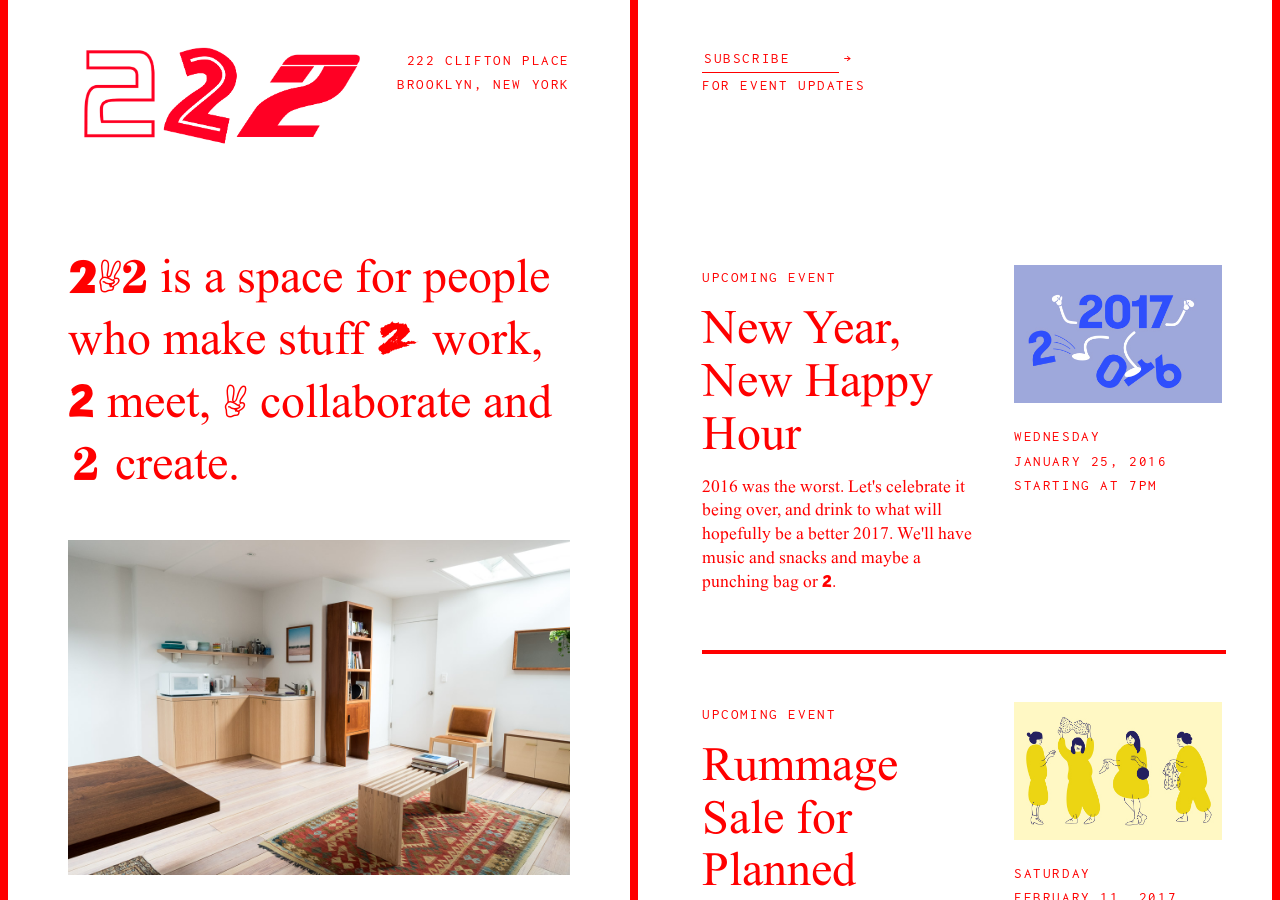
==== commit 0ad5ceb5: "hr" ====
--- a/index.html
+++ b/index.html
@@ -80,8 +80,7 @@
             <div class="nano-pane" style="width: 0px; display: block;"><div class="nano-slider" style="height: 10px; transform: translate(0px, 0px);"></div></div>
           </div>
 
-          <div class="mobileShow">
-            <hr noshade></hr></div>
+      
 
 
  <!-- Right Panel
@@ -107,7 +106,8 @@
                       </form>
                     </div>
 
-
+    <div class="mobileShow">
+            <hr noshade></hr></div>
  <!-- Events
   –––––––––––––––––––––––––––––––––––––––––––––––––– -->    
                     <div id="hangline">
--- a/css/test.css
+++ b/css/test.css
@@ -75,7 +75,6 @@
 div,
 fieldset,
 figure,
-form,
 footer,
 header,
 nav,
@@ -116,13 +115,32 @@
   font-size: .95rem; line-height: 1.6;  letter-spacing: 1.6px; color:red; text-transform: uppercase;
 }
 
+@media(max-device-width : 960px){ 
+#smalltext{
+  margin-bottom:-25px;
+  margin-top: 0% !important;
+
+}
+
+}
+
+
 #date{
   margin-top: 10px !important;
-  margin-bottom: 20%;
+  margin-bottom: 20px;
   font-family: Inconsolata, monospace;
   -webkit-font-smoothing: antialiased !important;
   text-rendering: optimizeLegibility;
   font-size: .95rem; line-height: 1.6;  letter-spacing: 1.6px; color:red; text-transform: uppercase;
+}
+
+@media(max-device-width : 960px){ 
+#date{
+  font-family: Inconsolata, monospace;
+  margin-top: 20px !important;
+  margin-bottom: 20px !important;
+
+}
 }
 
 #eventinfo{
@@ -138,7 +156,8 @@
 
 @media(max-device-width : 960px){ 
 #eventinfo{
-  margin-bottom:30%;
+  margin-bottom:10%;
+  margin-top: -5%;
 
 }
 }
@@ -161,16 +180,18 @@
 
 }
 }
-/* Larger than phablet */
-@media (min-width: 550px) {
-}
-p, h1, h2, h3, h4, h5{text-rendering: optimizeLegibility;-webkit-font-smoothing: antialiased !important;}
-p {	font-size: 2.8rem; line-height: 1.3;  letter-spacing: 0; color:red;  margin-top: 0;}
-h1 {  font-size: 1.2rem; line-height: 1.5;  letter-spacing: 0; color:red;  margin-top: 0;}
-h2 {	font-size: 12px; font-size: 1.2rem; line-height: 1.5;  letter-spacing: 0; color:red;}
-  h3 { font-size: 2.8rem; line-height: 1.3;  letter-spacing: 0; color:red;  margin-top: 0;}
-  h4 { font-size: rem; color:red;}
-  h5 { font-size: 2.4rem; color:red;}
+
+  
+@media (min-width : 960px){ 
+p, h1, h2, h3, h4, h5 {text-rendering: optimizeLegibility;-webkit-font-smoothing: antialiased !important;}
+p {	font-size: 3rem; line-height: 1.3;  letter-spacing: 0; color:red;  margin-top: 0;}
+/* h1 {  font-size: 1.2rem; line-height: 1.5;  letter-spacing: 0; color:green;  margin-top: 0;}
+h2 {	font-size: 12px; font-size: 1.2rem; line-height: 1.5;  letter-spacing: 0; color:blue;}
+  h3 { font-size: 2.8rem; line-height: 1.3;  letter-spacing: 0; color:pink;  margin-top: 0;}
+  h4 { font-size: rem; color:orange;}
+  h5 { font-size: 2.4rem; color:black;}
+  */
+>>>>>>> origin/master
 }
 
 
@@ -544,11 +565,22 @@
     #left-panel .inner-text {
       border-right: none;
       border-left: none;
-      padding-top: 0rem;
+      padding-top: 0rem !important;
       padding-left: 3.75rem;
-      padding-right: 3.125rem;
+      padding-right: 3.75rem;
       padding-bottom: 2.5rem; 
       z-index:3;} }
+
+      @media screen and (max-width: 59rem) {
+    #left-panel .inner-text {
+      border-right: none;
+      border-left: none;
+      padding-top: 0rem !important;
+      padding-left: 0rem;
+      padding-right: 0rem;
+      padding-bottom: 0rem; 
+      z-index:3;} }
+
   @media screen and (min-width: 60rem) {
     #left-panel {
 
@@ -593,7 +625,7 @@
   @media screen and (min-width: 47.5em) {
     #mobile-intro {
       padding-bottom: 1.625rem;
-      padding-top: 9.5rem; } }
+      padding-top: 0rem; } }
   @media screen and (min-width: 60rem) {
     #mobile-intro {
       display: none; } }
@@ -785,139 +817,6 @@
     margin-top: -0.8125rem;
     margin-left: -0.8125rem; }
 
-/* Form */
-/* ========================================================================== */
-form {
-  padding-bottom: 0.875rem;
-  text-align: left; }
-  @media screen and (min-width: 47.5em) {
-    form {
-      padding-bottom: 2.625rem; } }
-  @media screen and (min-width: 60rem) {
-    form {
-      padding-bottom: 2rem; } }
-  form h3 {
-    text-align: left !important; }
-  form .input {
-    box-shadow: none;
-    -webkit-box-sizing: border-box;
-    -moz-box-sizing: border-box;
-    box-sizing: border-box;
-    height: 2.125rem;
-    width: calc(100% - 4.125rem); }
-    @media screen and (min-width: 47.5em) {
-      form .input {
-        height: 3.5rem;
-        width: calc(100% - 5.9375rem); } }
-    form .input input {
-      border: 0.125rem solid #000;
-      -webkit-box-sizing: border-box;
-      -moz-box-sizing: border-box;
-      box-sizing: border-box;
-      top: 0;
-      left: 0;
-      width: 100%;
-      height: 100%;
-      position: absolute;
-      color: #000;
-      font-size: 1rem;
-      line-height: normal;
-      text-align: center;
-      background-color: white;
-      padding: 0 0.75rem;
-      text-align: left; }
-      @media screen and (min-width: 47.5em) {
-        form .input input {
-          padding: 0 1.25rem;
-          font-size: 1.875rem;
-          text-align: left; } }
-      @media screen and (min-width: 60rem) {
-        form .input input {
-          text-align: left; } }
-      form .input input.error {
-        color: #0000ff; }
-        form .input input.error:focus {
-          color: #000; }
-        form .input input.error::-webkit-input-placeholder {
-          color: #0000ff !important; }
-        form .input input.error::-moz-placeholder {
-          color: #0000ff !important; }
-        form .input input.error:-ms-input-placeholder {
-          color: #0000ff !important; }
-        form .input input.error:-moz-placeholder {
-          color: #0000ff !important; }
-      form .input input.submitted {
-        color: #0000FF; }
-        form .input input.submitted:focus {
-          color: #000; }
-      form .input input:focus {
-        color: #000; }
-    form .input.submit {
-      border-color: #888;
-      width: 2.875rem;
-      position: absolute;
-      margin-top: 0;
-      bottom: 0.875rem;
-      top: auto;
-      right: 0;
-      border: none !important;
-      padding: 0; }
-      form .input.submit input {
-        top: 0;
-        left: 0;
-        width: 100%;
-        height: 100%;
-        position: absolute;
-        text-indent: -9999px;
-        border: none !important;
-        z-index: 30;
-        background-color: transparent !important; }
-      @media screen and (min-width: 47.5em) {
-        form .input.submit {
-          width: 4.6875rem;
-          bottom: 2.625rem; } }
-      @media screen and (min-width: 60rem) {
-        form .input.submit {
-          bottom: 0;
-          top: auto; } }
-      form .input.submit .open-button {
-        display: block;
-        top: 0;
-        left: 0;
-        width: 100%;
-        height: 100%;
-        position: absolute; }
-        form .input.submit .open-button svg {
-          top: 0;
-          left: 0;
-          width: 100%;
-          height: 100%;
-          position: absolute; }
-          form .input.submit .open-button svg * {
-            fill: #000; }
-      form .input.submit:hover .open-button svg * {
-        fill: #0000ff; }
-      form .input.submit .closed-button {
-        display: none;
-        top: 0;
-        left: 0;
-        width: 100%;
-        height: 100%;
-        position: absolute; }
-        form .input.submit .closed-button svg {
-          top: 0;
-          left: 0;
-          width: 100%;
-          height: 100%;
-          position: absolute; }
-          form .input.submit .closed-button svg * {
-            fill: #000; }
-      form .input.submit.submitted .open-button {
-        display: none; }
-      form .input.submit.submitted .closed-button {
-        display: block; }
-  form .wpcf7-response-output {
-    display: none !important; }
 
 /* Mobile Ticker */
 /* ========================================================================== */
@@ -984,7 +883,8 @@
 
 
 .subscribe-form {
-
+  margin-top:5px;
+ margin-bottom: 80px;
 }
 
 .subscribe-input {
@@ -1024,6 +924,12 @@
 
   }
 }
+
+@media (max-device-width : 960px){ 
+    #subscribe-form { 
+      margin-bottom: 120px;
+
+      }}
 
 input { @include box-sizing(border-box); }
 ::-moz-focus-inner { padding: 0; border: 0 }
@@ -1260,8 +1166,8 @@
 #right-panel {
   border-right: 8px solid red;
   overflow: hidden; 
-  padding-right: 3rem;
-  padding-left: 2rem;}
+  padding-right: 1.5rem;
+  padding-left: .5rem;}
   
   #left-panel
   {
@@ -1444,13 +1350,22 @@
       text-align: right;
     }
 
+
+
 #subscribe{
   text-align: left;
 }
 
 #hangline{
-  padding-top:105px;
-}
+  padding-top:80px;
+}
+
+@media (max-device-width : 960px){ 
+    #hangline{ 
+      padding-top:10px;
+
+      }}
+
 
 
 #event-left{
@@ -1490,9 +1405,20 @@
   width:98%;
   border-width: 4px;
   border-color:red;
-  margin-top:80px;
-  margin-bottom: 80px;
-
+  margin-top:50px;
+  margin-bottom: 50px;
+
+}
+
+@media (min-width : 960px){ 
+hr{
+  width:100%;
+  border-width: 2px;
+  border-color:red;
+  margin-top: 40px;
+  margin-bottom: 40px;
+
+}
 }
 
 .mobileShow { 
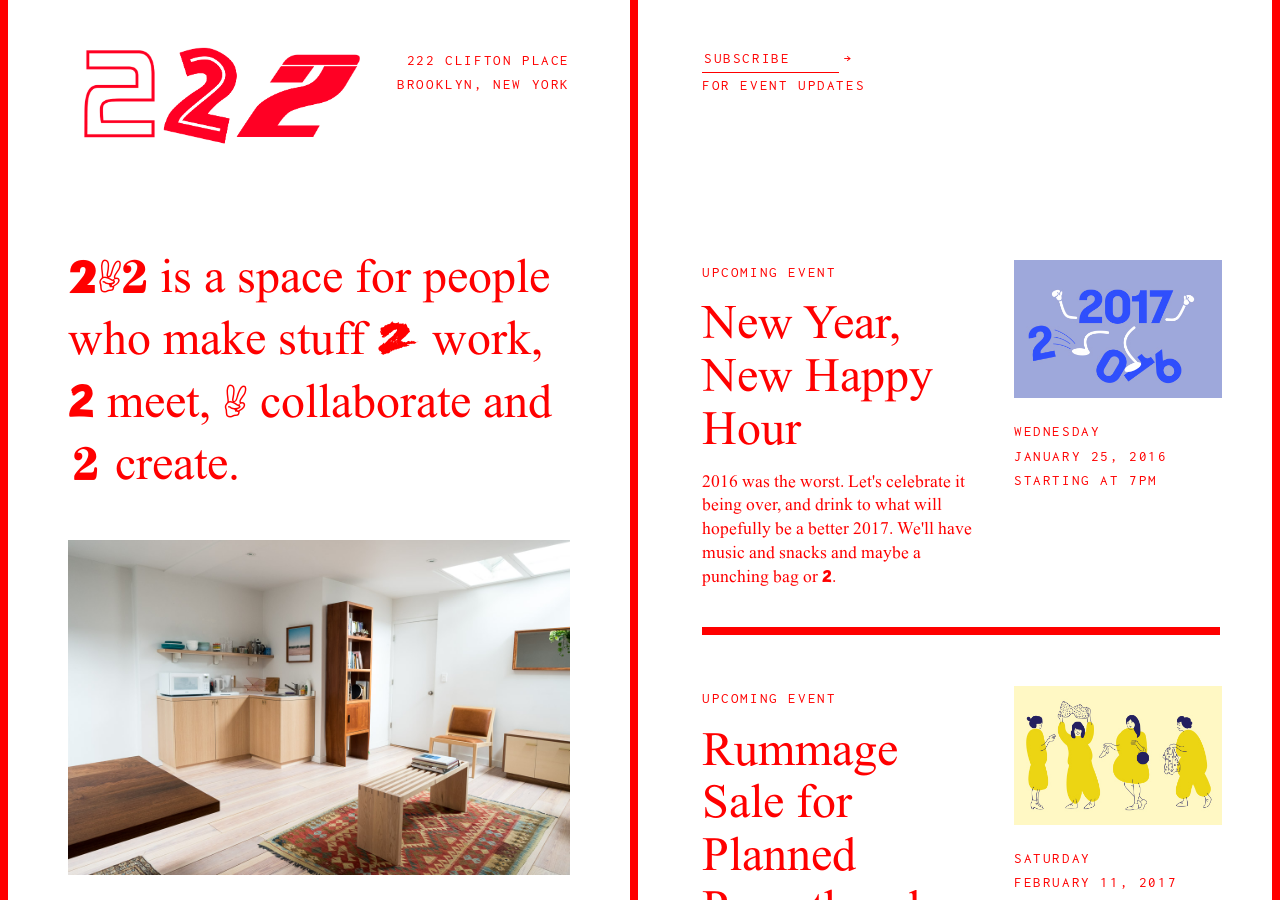
==== commit bf8dd74a: "space" ====
--- a/index.html
+++ b/index.html
@@ -77,7 +77,7 @@
                 </div>
               </div>
             </div>
-            <div class="nano-pane" style="width: 0px; display: block;"><div class="nano-slider" style="height: 10px; transform: translate(0px, 0px);"></div></div>
+            <div class="nano-pane" style="width: 0px; display: block;"><div class="nano-slider" style="transform: translate(0px, 0px);"></div></div>
           </div>
 
       
--- a/css/test.css
+++ b/css/test.css
@@ -127,7 +127,7 @@
 
 #date{
   margin-top: 10px !important;
-  margin-bottom: 20px;
+  margin-bottom: 0px;
   font-family: Inconsolata, monospace;
   -webkit-font-smoothing: antialiased !important;
   text-rendering: optimizeLegibility;
@@ -148,7 +148,7 @@
   line-height: 1.35;  
   letter-spacing: 0; 
   margin-top:-40px;
-  margin-bottom: 20%;
+  margin-bottom: 0px;
   color:red;
    -webkit-font-smoothing: antialiased !important;
   text-rendering: optimizeLegibility;
@@ -156,7 +156,7 @@
 
 @media(max-device-width : 960px){ 
 #eventinfo{
-  margin-bottom:10%;
+  margin-bottom:30px;
   margin-top: -5%;
 
 }
@@ -1357,7 +1357,7 @@
 }
 
 #hangline{
-  padding-top:80px;
+  padding-top: 75px;
 }
 
 @media (max-device-width : 960px){ 
@@ -1405,21 +1405,13 @@
   width:98%;
   border-width: 4px;
   border-color:red;
-  margin-top:50px;
-  margin-bottom: 50px;
-
-}
-
-@media (min-width : 960px){ 
-hr{
-  width:100%;
-  border-width: 2px;
-  border-color:red;
-  margin-top: 40px;
+  margin-top:40px;
   margin-bottom: 40px;
-
-}
-}
+  display:inline-block;
+
+}
+
+
 
 .mobileShow { 
   display: none;
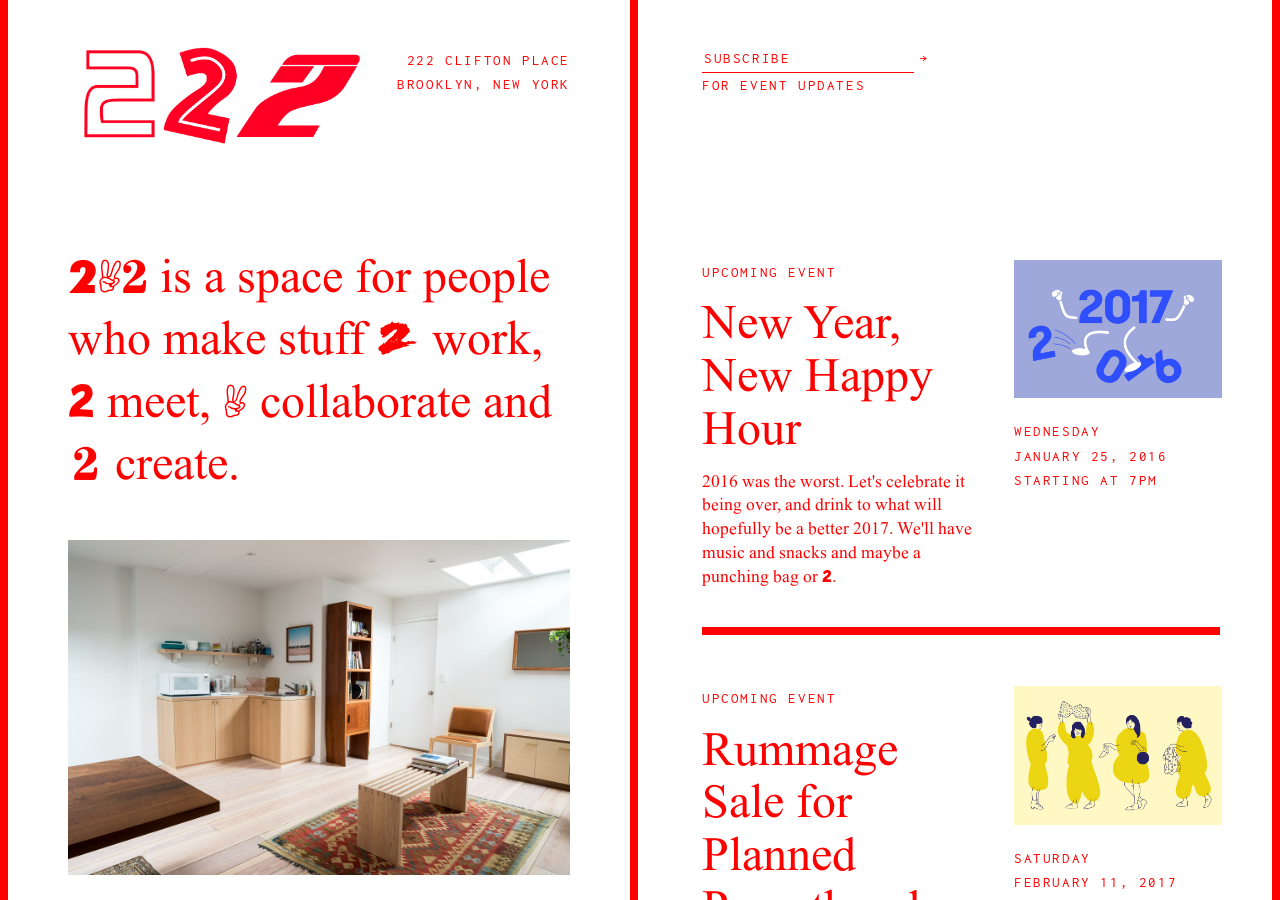
==== commit baa1825f: "screening" ====
--- a/index.html
+++ b/index.html
@@ -59,7 +59,7 @@
                 <img class="Slides" src="images/Slide2.jpg" style="width:100%">
                 <img class="Slides" src="images/Slide3.jpg" style="width:100%">
 
-                <p><br>We have a small number of desks for rent, and also host events such as lectures, movie screenings, and workshops &#x1E3E. 
+                <p style="margin-top:35px;">We have a small number of desks for rent, and also host events such as lectures, screenings, and workshops &#x1E3E. 
                   If you’re interested in renting a desk, using the space for an event, or &#x1EB2 make an appointment Ɯ see it for yourself, please send an introduction email &#x01CD <span id="email"><a href="mailto:info@twotwentytwo.co" target="_top">info@twotwentytwo.co</a></span>
                   <br><br>
                   <span id="smalltext">current residents</span> <br>
@@ -77,7 +77,7 @@
                 </div>
               </div>
             </div>
-            <div class="nano-pane" style="width: 0px; display: block;"><div class="nano-slider" style="transform: translate(0px, 0px);"></div></div>
+            <div class="nano-pane" style="width: 0px; display: block;"><div class="nano-slider" style=" transform: translate(0px, 0px);"></div></div>
           </div>
 
       
@@ -189,7 +189,7 @@
 
                     <div id="event-right">
                       <img src="images/HolidayMarket.jpg" style="width:100%">
-                      <div id="date" >Saturday <br>December 5, 2015 <br> Starting at 11am</div>
+                      <div id="date" style="margin-bottom:80px;">Saturday <br>December 5, 2015 <br> Starting at 11am</div>
                     </div>
 
 
@@ -200,7 +200,7 @@
               </div>
             </div>
           </div>
-          <div class="nano-pane" style="width: 11px; display: block;"><div class="nano-slider" style="height: 301px; transform: translate(0px, 0px);"></div></div>
+          <div class="nano-pane" style="width: 11px; display: block;"><div class="nano-slider" style="transform: translate(0px, 0px);"></div></div>
         </div>
 
 
--- a/css/test.css
+++ b/css/test.css
@@ -134,11 +134,11 @@
   font-size: .95rem; line-height: 1.6;  letter-spacing: 1.6px; color:red; text-transform: uppercase;
 }
 
-@media(max-device-width : 960px){ 
+@media(max-width : 960px){ 
 #date{
   font-family: Inconsolata, monospace;
-  margin-top: 20px !important;
-  margin-bottom: 20px !important;
+  margin-top: 15px !important;
+  margin-bottom: 5px !important;
 
 }
 }
@@ -888,7 +888,7 @@
 }
 
 .subscribe-input {
-  width: 25.5%;
+  width: 40%;
   font-family: Inconsolata, monospace;
   font-size: .96rem; 
   line-height: 1.6;  
@@ -898,8 +898,8 @@
   border:none;
   border-bottom:1px solid red;
 
-
-}
+}
+
 
 .subscribe-submit {
  width: auto;
@@ -1348,9 +1348,17 @@
 #address{
       float: right;
       text-align: right;
+       margin-top: 0px;
     }
 
-
+@media (max-width : 960px){ 
+    #address{ 
+      float: none;
+      text-align: left;
+      display: block;
+      margin-top: 20px;
+
+      }}
 
 #subscribe{
   text-align: left;
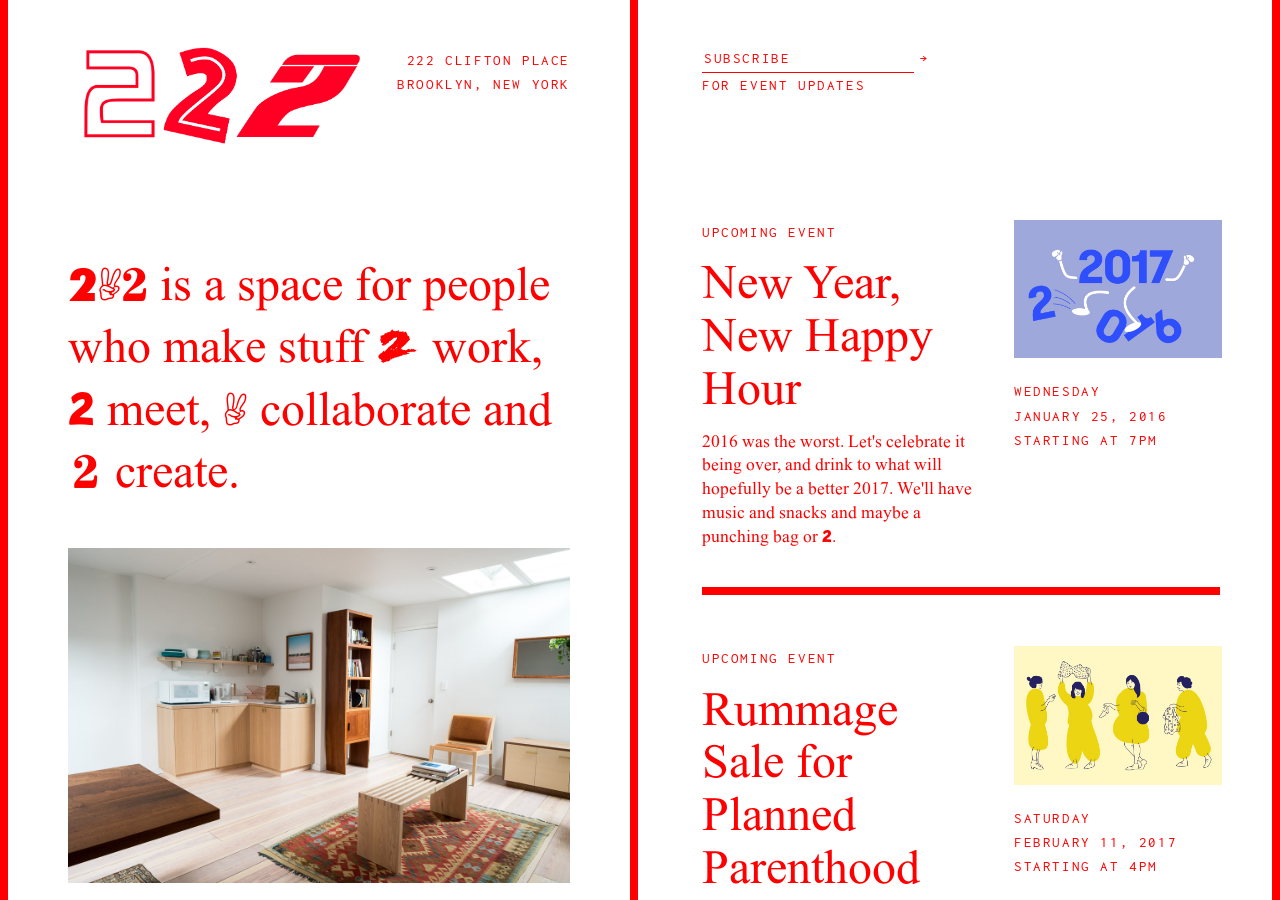
==== commit cda1707c: "space" ====
--- a/index.html
+++ b/index.html
@@ -51,9 +51,9 @@
 
 
 
-              <section class="text white-panel" style="margin-top:80px;"> 
-
-                <p>&#x0174 is a space for people who make stuff &#x1E40 work, &#x1EB4 meet, &#x1EAE collaborate and &#x1EB6 create. </p>
+              <section class="text white-panel"> 
+
+                <section id="leftside"><p>&#x0174 is a space for people who make stuff &#x1E40 work, &#x1EB4 meet, &#x1EAE collaborate and &#x1EB6 create. </p>
 
                 <img class="Slides" src="images/Slide1.jpg" style="width:100%">
                 <img class="Slides" src="images/Slide2.jpg" style="width:100%">
@@ -71,7 +71,7 @@
                       </p>
 
 
-
+ </div>
                     </div>
                   </div>
                 </div>
--- a/css/test.css
+++ b/css/test.css
@@ -884,7 +884,7 @@
 
 .subscribe-form {
   margin-top:5px;
- margin-bottom: 80px;
+ margin-bottom: 40px;
 }
 
 .subscribe-input {
@@ -925,7 +925,7 @@
   }
 }
 
-@media (max-device-width : 960px){ 
+@media (max-width : 960px){ 
     #subscribe-form { 
       margin-bottom: 120px;
 
@@ -1430,3 +1430,14 @@
       display: inline;
       }}
 
+
+#leftside{
+   margin-top: 80px;
+}
+
+@media (max-width : 960px){ 
+    #leftside { 
+      margin-top:20px;
+
+      }}
+
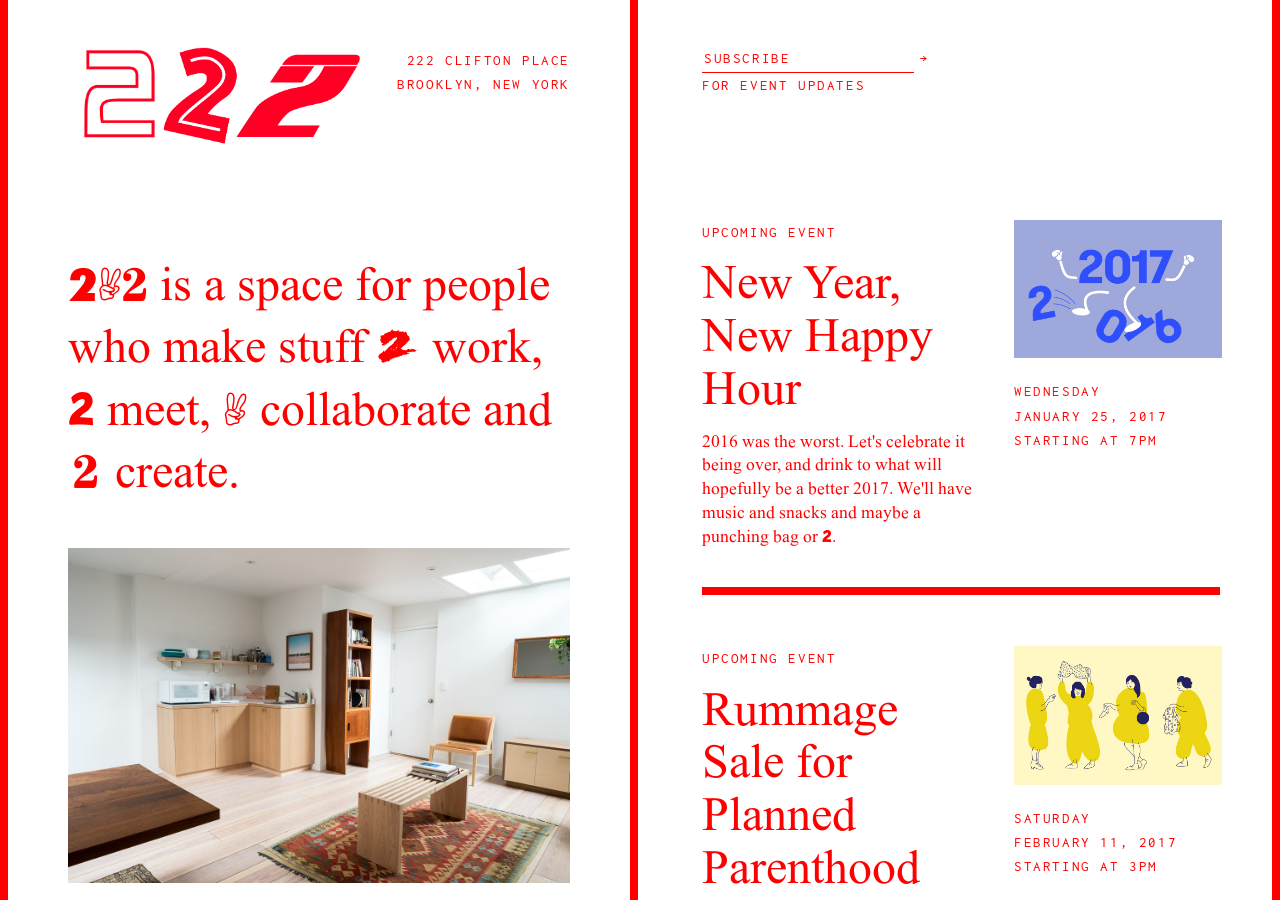
==== commit 0df3dbe5: "dates" ====
--- a/index.html
+++ b/index.html
@@ -120,7 +120,7 @@
 
                       <div id="event-right">
                         <img src="images/2017.jpg" style="width:100%">
-                        <div id="date" >Wednesday <br>January 25, 2016<br> starting at 7pm</div>
+                        <div id="date" >Wednesday <br>January 25, 2017<br> starting at 7pm</div>
 
                       </div>
                     </div>
@@ -137,7 +137,7 @@
 
                     <div id="event-right">
                       <img src="images/rummage.jpg" style="width:100%">
-                    <div id="date" >Saturday <br>February 11, 2017<br> starting at 4pm</div>
+                    <div id="date" >Saturday <br>February 11, 2017<br> starting at 3pm</div>
 
                     </div>
 
